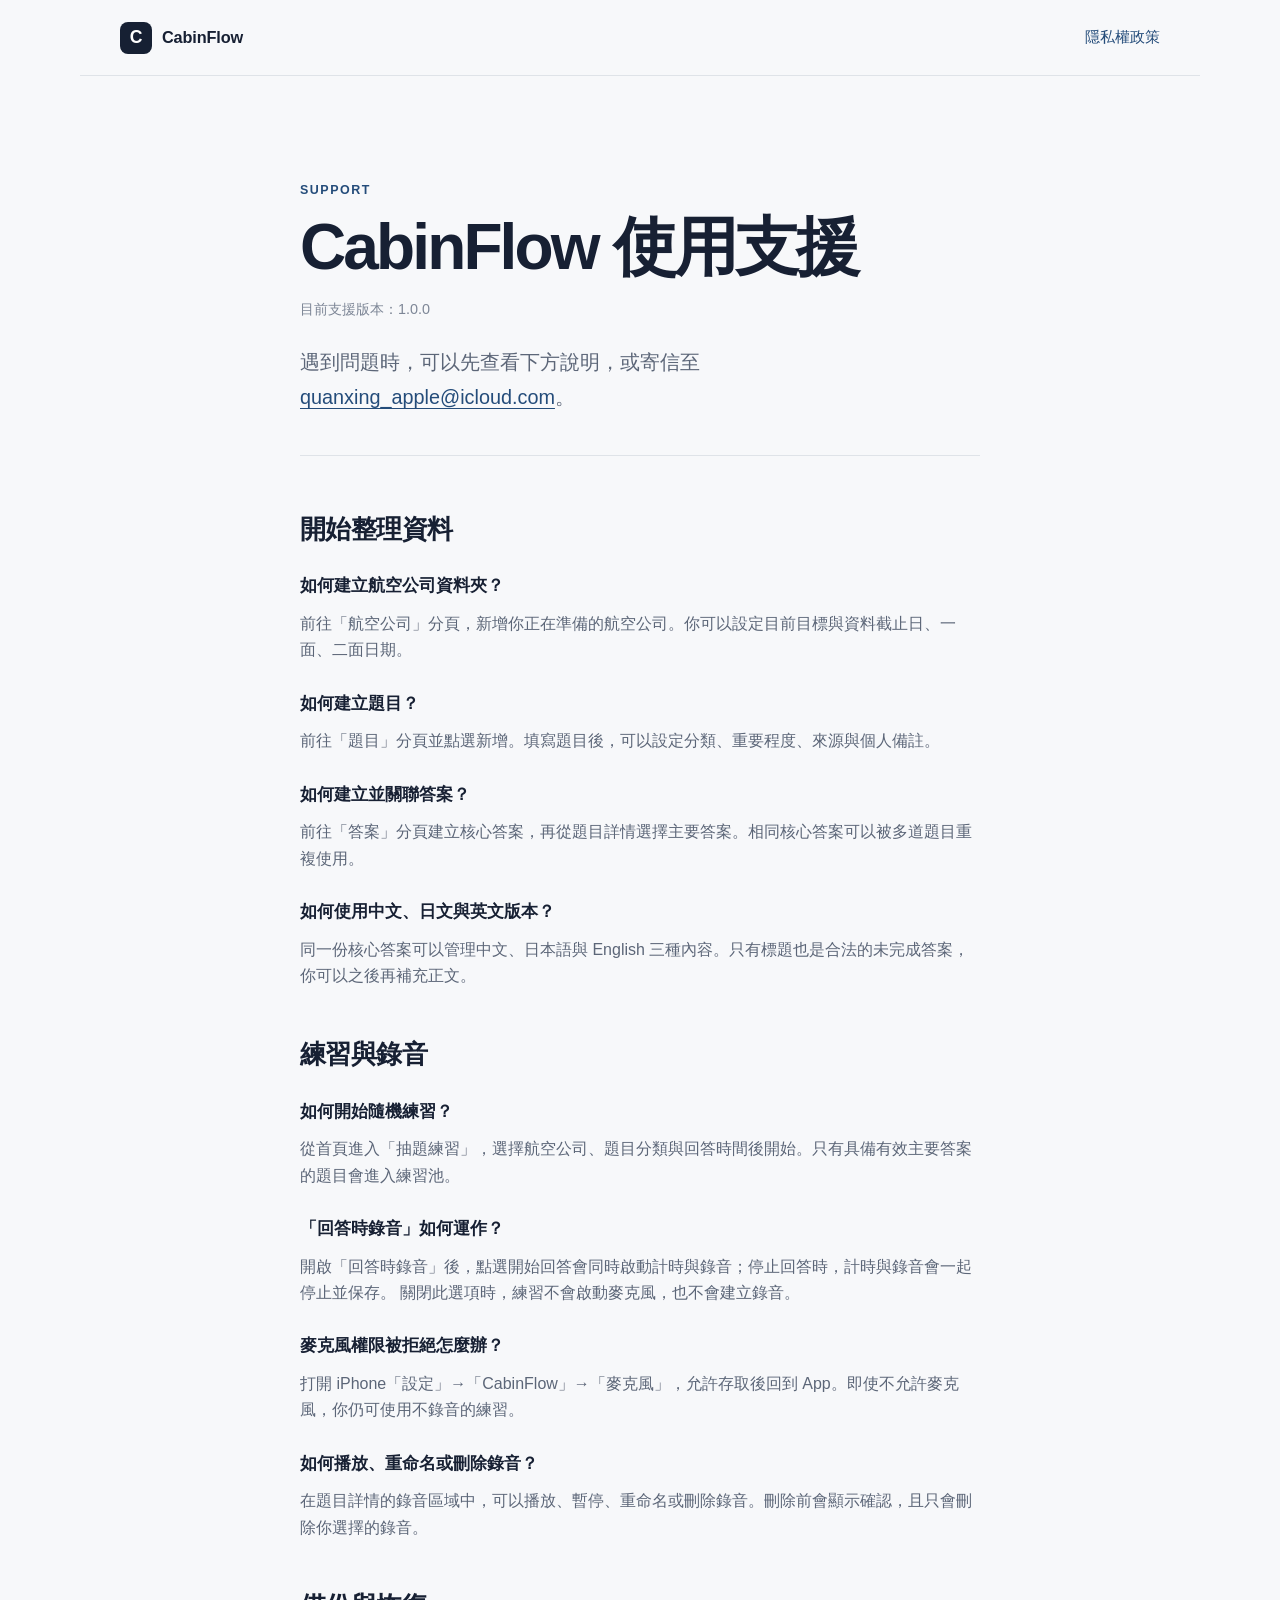
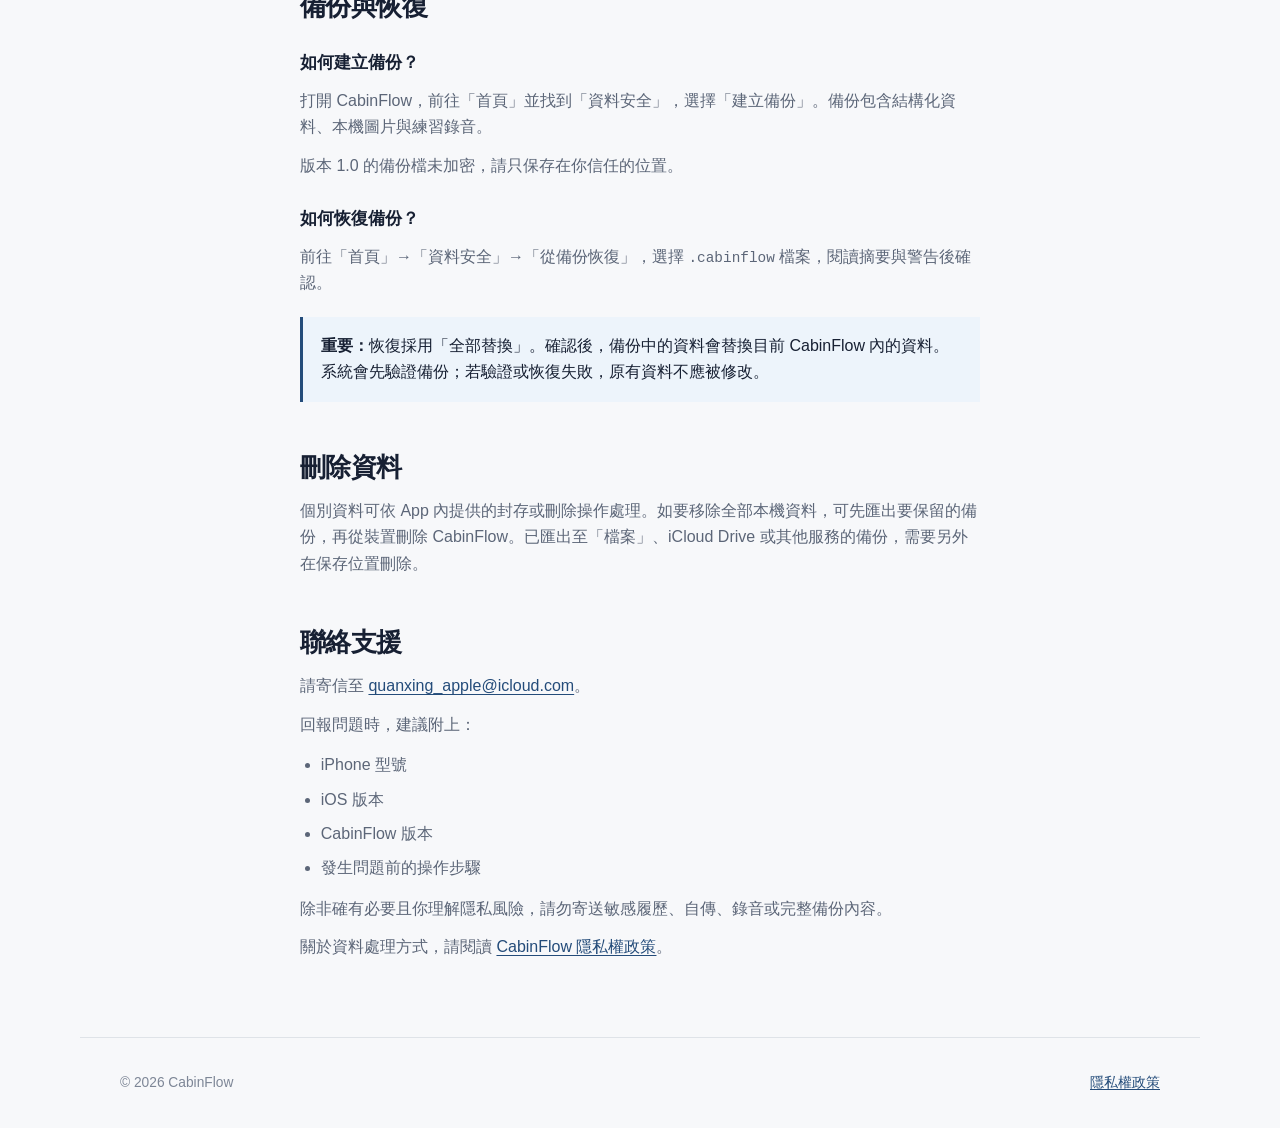
==== support/index.html @ 239fea6a "Initial CabinFlow support site" ====
<!doctype html>
<html lang="zh-Hant">
  <head>
    <meta charset="utf-8" />
    <meta name="viewport" content="width=device-width, initial-scale=1" />
    <title>使用支援 | CabinFlow</title>
    <meta
      name="description"
      content="CabinFlow 使用支援：查看資料整理、練習錄音、權限、備份與恢復說明。"
    />
    <link
      rel="canonical"
      href="https://yrqx-95.github.io/CabinFlow-Support/support/"
    />
    <meta property="og:title" content="使用支援 | CabinFlow" />
    <meta
      property="og:description"
      content="查看 CabinFlow 的資料整理、錄音、備份與恢復操作說明。"
    />
    <meta property="og:type" content="website" />
    <meta
      property="og:url"
      content="https://yrqx-95.github.io/CabinFlow-Support/support/"
    />
    <link rel="stylesheet" href="../styles.css" />
  </head>
  <body>
    <header class="site-header">
      <a class="brand" href="../" aria-label="CabinFlow 首頁">
        <span class="brand-mark" aria-hidden="true">C</span>
        <span>CabinFlow</span>
      </a>
      <nav class="header-nav" aria-label="主要導覽">
        <a href="../privacy/">隱私權政策</a>
      </nav>
    </header>

    <main class="article-main">
      <header class="article-header">
        <p class="eyebrow">Support</p>
        <h1>CabinFlow 使用支援</h1>
        <p class="updated">目前支援版本：1.0.0</p>
        <p class="lede">
          遇到問題時，可以先查看下方說明，或寄信至
          <a href="mailto:quanxing_apple@icloud.com">quanxing_apple@icloud.com</a>。
        </p>
      </header>

      <article class="article-content">
        <section>
          <h2>開始整理資料</h2>
          <h3>如何建立航空公司資料夾？</h3>
          <p>
            前往「航空公司」分頁，新增你正在準備的航空公司。你可以設定目前目標與資料截止日、一面、二面日期。
          </p>

          <h3>如何建立題目？</h3>
          <p>
            前往「題目」分頁並點選新增。填寫題目後，可以設定分類、重要程度、來源與個人備註。
          </p>

          <h3>如何建立並關聯答案？</h3>
          <p>
            前往「答案」分頁建立核心答案，再從題目詳情選擇主要答案。相同核心答案可以被多道題目重複使用。
          </p>

          <h3>如何使用中文、日文與英文版本？</h3>
          <p>
            同一份核心答案可以管理中文、日本語與 English 三種內容。只有標題也是合法的未完成答案，你可以之後再補充正文。
          </p>
        </section>

        <section>
          <h2>練習與錄音</h2>
          <h3>如何開始隨機練習？</h3>
          <p>
            從首頁進入「抽題練習」，選擇航空公司、題目分類與回答時間後開始。只有具備有效主要答案的題目會進入練習池。
          </p>

          <h3>「回答時錄音」如何運作？</h3>
          <p>
            開啟「回答時錄音」後，點選開始回答會同時啟動計時與錄音；停止回答時，計時與錄音會一起停止並保存。
            關閉此選項時，練習不會啟動麥克風，也不會建立錄音。
          </p>

          <h3>麥克風權限被拒絕怎麼辦？</h3>
          <p>
            打開 iPhone「設定」→「CabinFlow」→「麥克風」，允許存取後回到 App。即使不允許麥克風，你仍可使用不錄音的練習。
          </p>

          <h3>如何播放、重命名或刪除錄音？</h3>
          <p>
            在題目詳情的錄音區域中，可以播放、暫停、重命名或刪除錄音。刪除前會顯示確認，且只會刪除你選擇的錄音。
          </p>
        </section>

        <section>
          <h2>備份與恢復</h2>
          <h3>如何建立備份？</h3>
          <p>
            打開 CabinFlow，前往「首頁」並找到「資料安全」，選擇「建立備份」。備份包含結構化資料、本機圖片與練習錄音。
          </p>
          <p>
            版本 1.0 的備份檔未加密，請只保存在你信任的位置。
          </p>

          <h3>如何恢復備份？</h3>
          <p>
            前往「首頁」→「資料安全」→「從備份恢復」，選擇 <code>.cabinflow</code>
            檔案，閱讀摘要與警告後確認。
          </p>
          <p class="notice">
            <strong>重要：</strong>恢復採用「全部替換」。確認後，備份中的資料會替換目前 CabinFlow
            內的資料。系統會先驗證備份；若驗證或恢復失敗，原有資料不應被修改。
          </p>
        </section>

        <section>
          <h2>刪除資料</h2>
          <p>
            個別資料可依 App 內提供的封存或刪除操作處理。如要移除全部本機資料，可先匯出要保留的備份，再從裝置刪除
            CabinFlow。已匯出至「檔案」、iCloud Drive 或其他服務的備份，需要另外在保存位置刪除。
          </p>
        </section>

        <section>
          <h2>聯絡支援</h2>
          <p>
            請寄信至 <a href="mailto:quanxing_apple@icloud.com">quanxing_apple@icloud.com</a>。
          </p>
          <p>回報問題時，建議附上：</p>
          <ul>
            <li>iPhone 型號</li>
            <li>iOS 版本</li>
            <li>CabinFlow 版本</li>
            <li>發生問題前的操作步驟</li>
          </ul>
          <p>
            除非確有必要且你理解隱私風險，請勿寄送敏感履歷、自傳、錄音或完整備份內容。
          </p>
          <p>關於資料處理方式，請閱讀 <a href="../privacy/">CabinFlow 隱私權政策</a>。</p>
        </section>
      </article>
    </main>

    <footer class="site-footer">
      <p>© 2026 CabinFlow</p>
      <a href="../privacy/">隱私權政策</a>
    </footer>
  </body>
</html>
---- styles.css ----
:root {
  color-scheme: light dark;
  --background: #f7f8fa;
  --surface: #ffffff;
  --text: #172033;
  --secondary: #5c6678;
  --muted: #7d8696;
  --line: #dfe3e8;
  --accent: #244c7a;
  --accent-hover: #183b66;
  --notice: #edf4fb;
  --focus: #1670cf;
  --page-padding: clamp(20px, 5vw, 40px);
  --content-width: 760px;
}

* {
  box-sizing: border-box;
}

html {
  font-family:
    -apple-system, BlinkMacSystemFont, "SF Pro Text", "PingFang TC",
    "Noto Sans TC", "Helvetica Neue", Arial, sans-serif;
  background: var(--background);
  color: var(--text);
  line-height: 1.65;
  -webkit-text-size-adjust: 100%;
}

body {
  margin: 0;
  min-width: 280px;
  background: var(--background);
}

a {
  color: var(--accent);
  text-decoration-thickness: 1px;
  text-underline-offset: 0.18em;
}

a:hover {
  color: var(--accent-hover);
}

a:focus-visible {
  outline: 3px solid var(--focus);
  outline-offset: 4px;
  border-radius: 4px;
}

.site-header,
.site-footer {
  width: min(100%, 1120px);
  margin: 0 auto;
  padding-inline: var(--page-padding);
}

.site-header {
  min-height: 76px;
  display: flex;
  align-items: center;
  justify-content: space-between;
  gap: 24px;
  border-bottom: 1px solid var(--line);
}

.brand {
  display: inline-flex;
  align-items: center;
  gap: 10px;
  min-height: 44px;
  color: var(--text);
  font-size: 1.02rem;
  font-weight: 680;
  letter-spacing: -0.01em;
  text-decoration: none;
}

.brand-mark {
  display: grid;
  width: 32px;
  height: 32px;
  place-items: center;
  border-radius: 8px;
  background: #162033;
  color: #ffffff;
  font-size: 1.1rem;
  font-weight: 760;
  line-height: 1;
}

.header-nav {
  display: flex;
  align-items: center;
}

.header-nav a {
  min-height: 44px;
  display: inline-flex;
  align-items: center;
  font-size: 0.94rem;
  text-decoration: none;
}

.home-main,
.article-main {
  width: min(100%, var(--content-width));
  margin: 0 auto;
  padding-inline: var(--page-padding);
}

.home-main {
  padding-block: clamp(72px, 14vw, 144px) 80px;
}

.hero {
  margin-bottom: clamp(52px, 9vw, 88px);
}

.eyebrow {
  margin: 0 0 12px;
  color: var(--accent);
  font-size: 0.78rem;
  font-weight: 700;
  letter-spacing: 0.12em;
  text-transform: uppercase;
}

h1,
h2,
h3,
p {
  overflow-wrap: anywhere;
}

h1 {
  margin: 0;
  max-width: 18ch;
  font-size: clamp(2.35rem, 7vw, 4.8rem);
  font-weight: 720;
  letter-spacing: -0.045em;
  line-height: 1.08;
}

.lede {
  max-width: 42rem;
  margin: 24px 0 0;
  color: var(--secondary);
  font-size: clamp(1.05rem, 2.5vw, 1.24rem);
  line-height: 1.75;
}

.link-list {
  border-top: 1px solid var(--line);
}

.link-list > a {
  display: flex;
  min-height: 96px;
  align-items: center;
  justify-content: space-between;
  gap: 24px;
  padding-block: 20px;
  border-bottom: 1px solid var(--line);
  color: var(--text);
  text-decoration: none;
}

.link-list strong,
.link-list small {
  display: block;
}

.link-list strong {
  font-size: 1.08rem;
}

.link-list small {
  margin-top: 4px;
  color: var(--secondary);
  font-size: 0.92rem;
}

.article-main {
  padding-block: clamp(56px, 10vw, 104px) 64px;
}

.article-header {
  margin-bottom: 56px;
  padding-bottom: 40px;
  border-bottom: 1px solid var(--line);
}

.article-header h1 {
  max-width: none;
  font-size: clamp(2.25rem, 7vw, 4rem);
}

.updated {
  margin: 16px 0 0;
  color: var(--muted);
  font-size: 0.9rem;
}

.article-content section + section {
  margin-top: 48px;
}

.article-content h2 {
  margin: 0 0 14px;
  font-size: clamp(1.35rem, 4vw, 1.65rem);
  font-weight: 690;
  letter-spacing: -0.02em;
  line-height: 1.3;
}

.article-content h3 {
  margin: 28px 0 8px;
  font-size: 1.06rem;
  font-weight: 670;
  line-height: 1.45;
}

.article-content p {
  margin: 0.75em 0;
  color: var(--secondary);
}

.article-content ul {
  margin: 14px 0;
  padding-left: 1.3em;
  color: var(--secondary);
}

.article-content li + li {
  margin-top: 8px;
}

.article-content code {
  font-family: ui-monospace, "SFMono-Regular", Menlo, Monaco, monospace;
  font-size: 0.9em;
}

.notice {
  margin-top: 20px !important;
  padding: 16px 18px;
  border-left: 3px solid var(--accent);
  background: var(--notice);
  color: var(--text) !important;
}

.site-footer {
  display: flex;
  min-height: 92px;
  align-items: center;
  justify-content: space-between;
  gap: 24px;
  border-top: 1px solid var(--line);
  color: var(--muted);
  font-size: 0.86rem;
}

.site-footer a {
  min-height: 44px;
  display: inline-flex;
  align-items: center;
}

@media (prefers-color-scheme: dark) {
  :root {
    --background: #10141c;
    --surface: #171d27;
    --text: #f2f4f7;
    --secondary: #bdc4cf;
    --muted: #969fad;
    --line: #303846;
    --accent: #9cc9ff;
    --accent-hover: #c5deff;
    --notice: #17283b;
    --focus: #76b7ff;
  }
}

@media (max-width: 560px) {
  .site-header {
    min-height: 68px;
  }

  .home-main {
    padding-top: 64px;
  }

  .site-footer {
    min-height: 112px;
    align-items: flex-start;
    flex-direction: column;
    justify-content: center;
    gap: 2px;
    padding-block: 18px;
  }
}

@media (prefers-reduced-motion: reduce) {
  *,
  *::before,
  *::after {
    scroll-behavior: auto !important;
  }
}
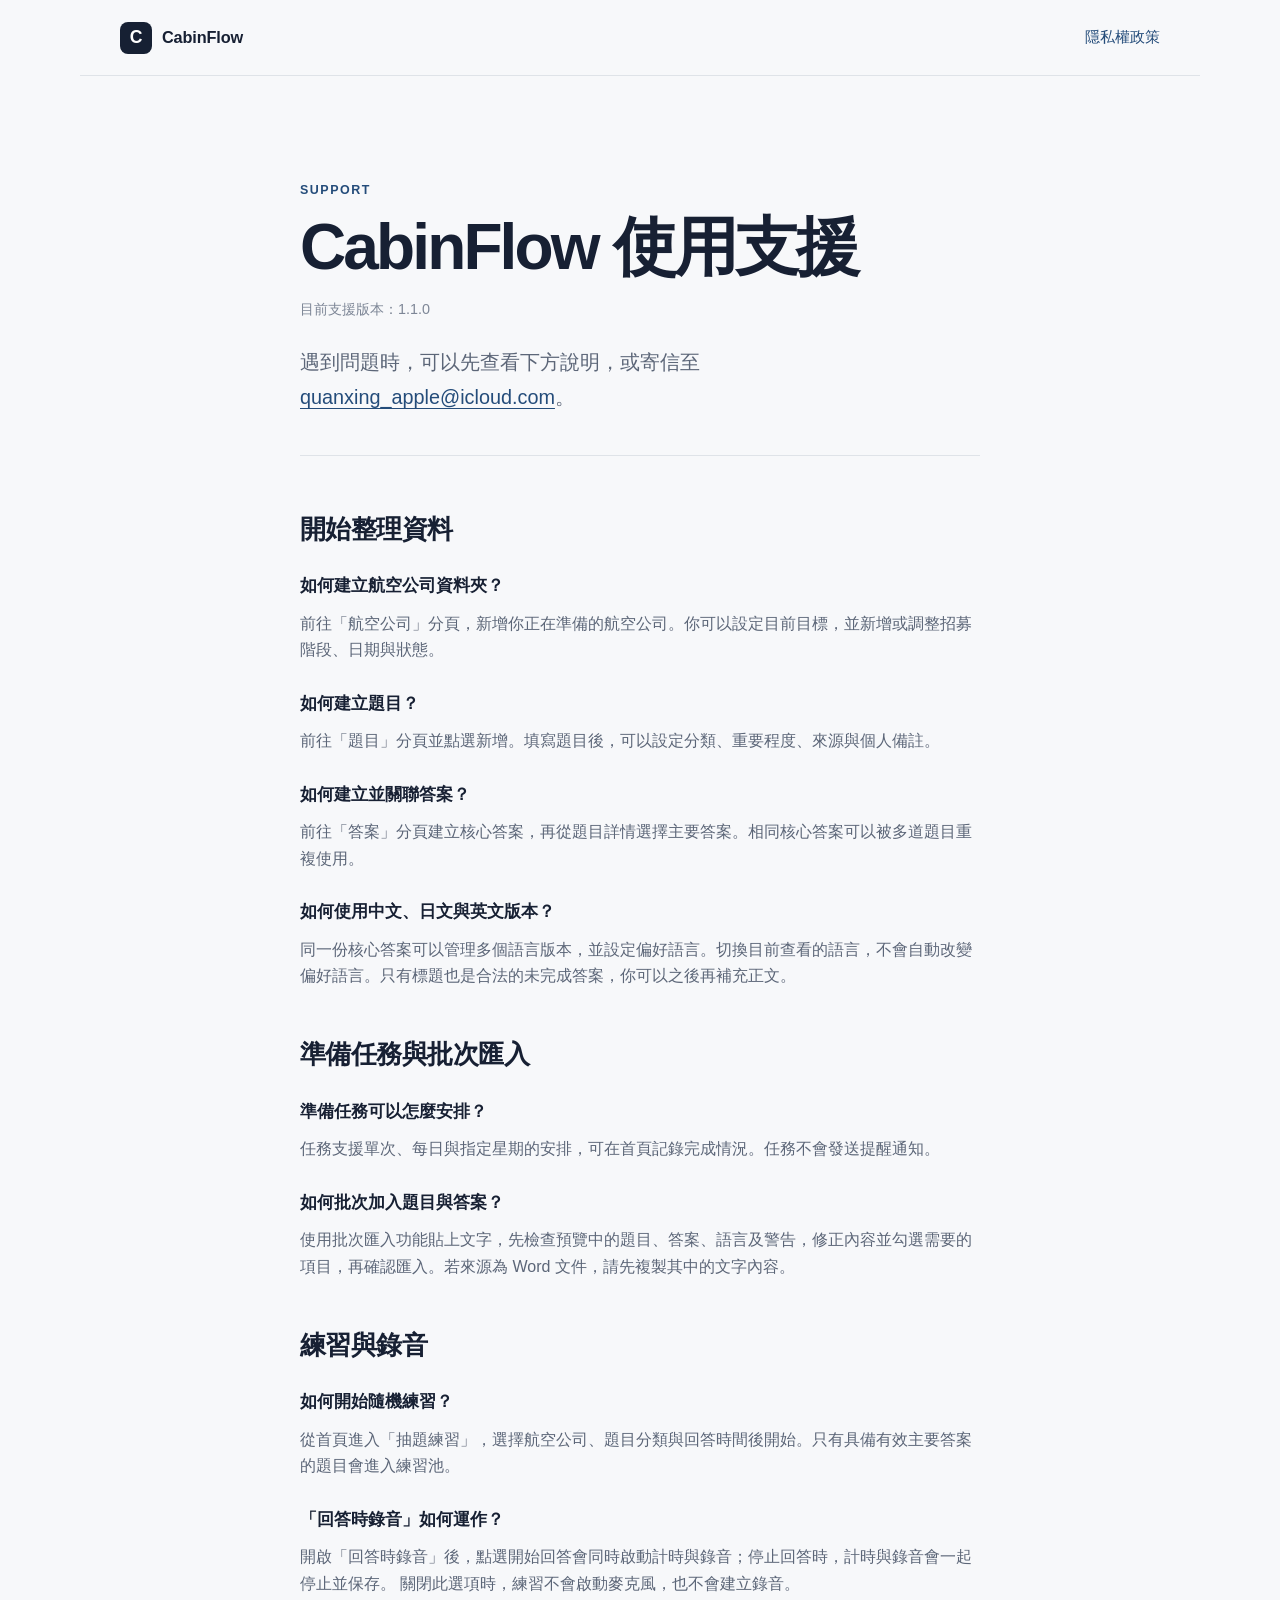
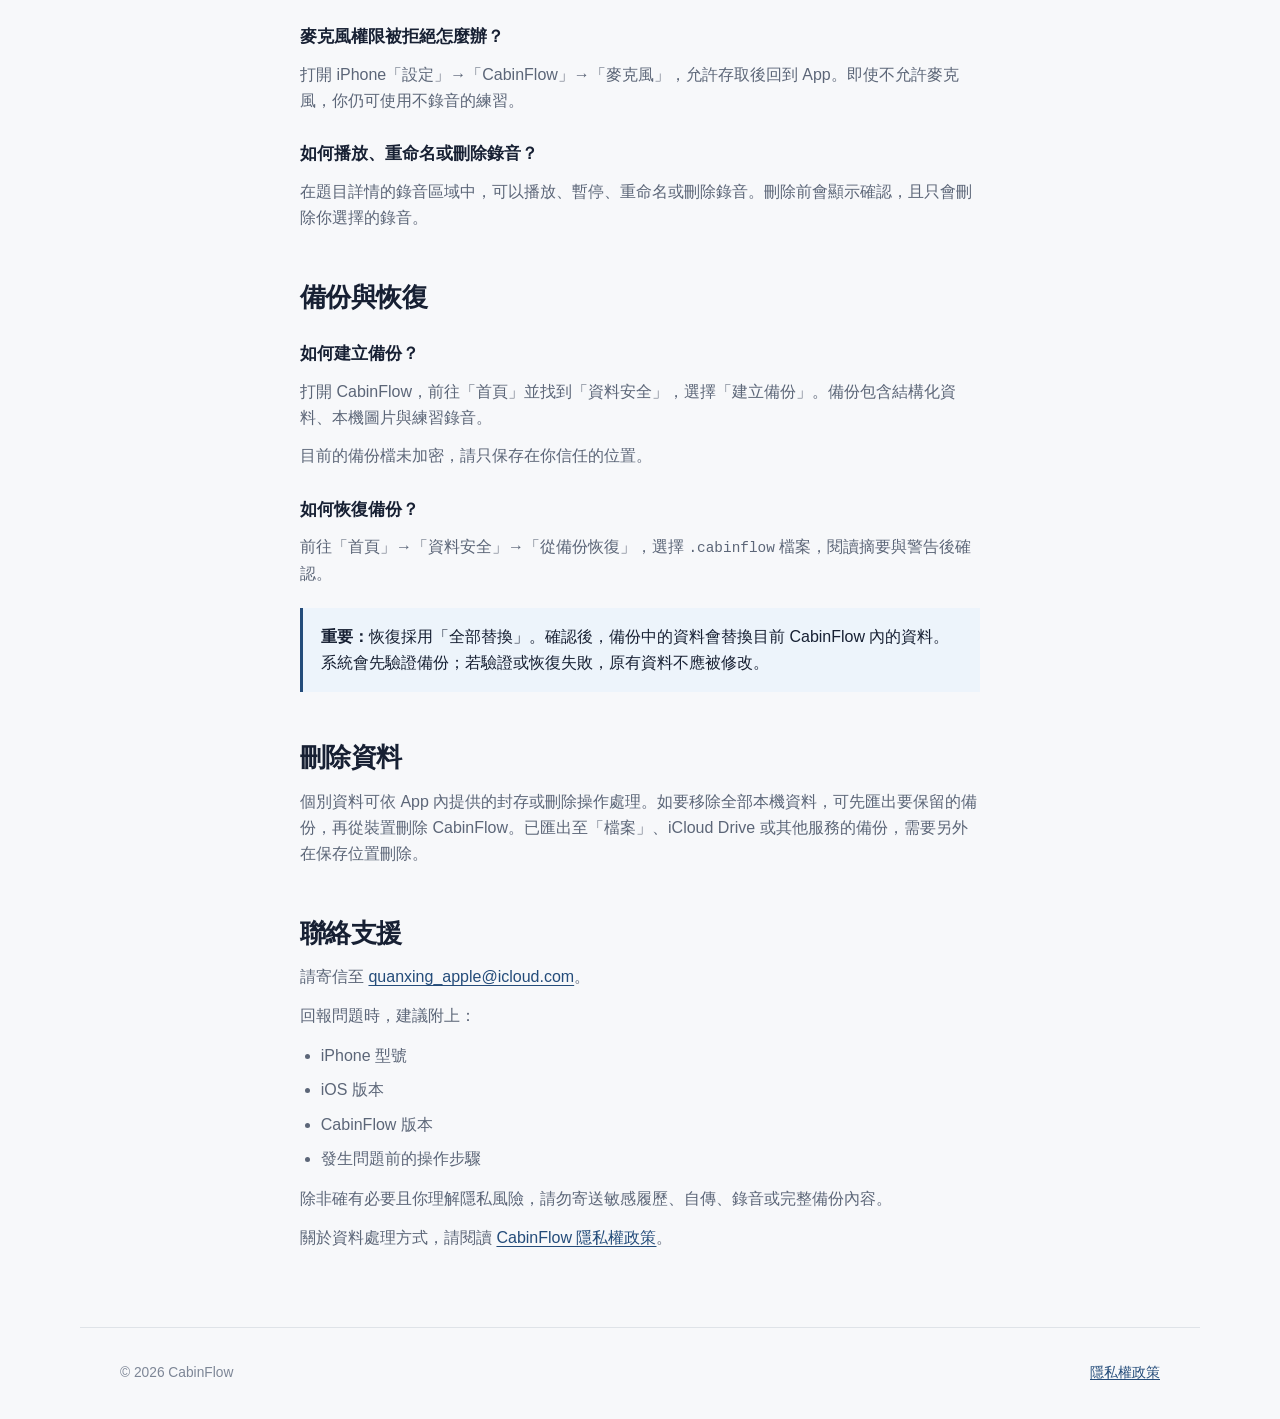
==== commit 60789ed6: "Update support and privacy pages for v1.1" ====
--- a/support/index.html
+++ b/support/index.html
@@ -39,7 +39,7 @@
       <header class="article-header">
         <p class="eyebrow">Support</p>
         <h1>CabinFlow 使用支援</h1>
-        <p class="updated">目前支援版本：1.0.0</p>
+        <p class="updated">目前支援版本：1.1.0</p>
         <p class="lede">
           遇到問題時，可以先查看下方說明，或寄信至
           <a href="mailto:quanxing_apple@icloud.com">quanxing_apple@icloud.com</a>。
@@ -51,7 +51,7 @@
           <h2>開始整理資料</h2>
           <h3>如何建立航空公司資料夾？</h3>
           <p>
-            前往「航空公司」分頁，新增你正在準備的航空公司。你可以設定目前目標與資料截止日、一面、二面日期。
+            前往「航空公司」分頁，新增你正在準備的航空公司。你可以設定目前目標，並新增或調整招募階段、日期與狀態。
           </p>
 
           <h3>如何建立題目？</h3>
@@ -66,10 +66,17 @@
 
           <h3>如何使用中文、日文與英文版本？</h3>
           <p>
-            同一份核心答案可以管理中文、日本語與 English 三種內容。只有標題也是合法的未完成答案，你可以之後再補充正文。
+            同一份核心答案可以管理多個語言版本，並設定偏好語言。切換目前查看的語言，不會自動改變偏好語言。只有標題也是合法的未完成答案，你可以之後再補充正文。
           </p>
         </section>
 
+        <section>
+          <h2>準備任務與批次匯入</h2>
+          <h3>準備任務可以怎麼安排？</h3>
+          <p>任務支援單次、每日與指定星期的安排，可在首頁記錄完成情況。任務不會發送提醒通知。</p>
+          <h3>如何批次加入題目與答案？</h3>
+          <p>使用批次匯入功能貼上文字，先檢查預覽中的題目、答案、語言及警告，修正內容並勾選需要的項目，再確認匯入。若來源為 Word 文件，請先複製其中的文字內容。</p>
+        </section>
         <section>
           <h2>練習與錄音</h2>
           <h3>如何開始隨機練習？</h3>
@@ -101,7 +108,7 @@
             打開 CabinFlow，前往「首頁」並找到「資料安全」，選擇「建立備份」。備份包含結構化資料、本機圖片與練習錄音。
           </p>
           <p>
-            版本 1.0 的備份檔未加密，請只保存在你信任的位置。
+            目前的備份檔未加密，請只保存在你信任的位置。
           </p>
 
           <h3>如何恢復備份？</h3>
